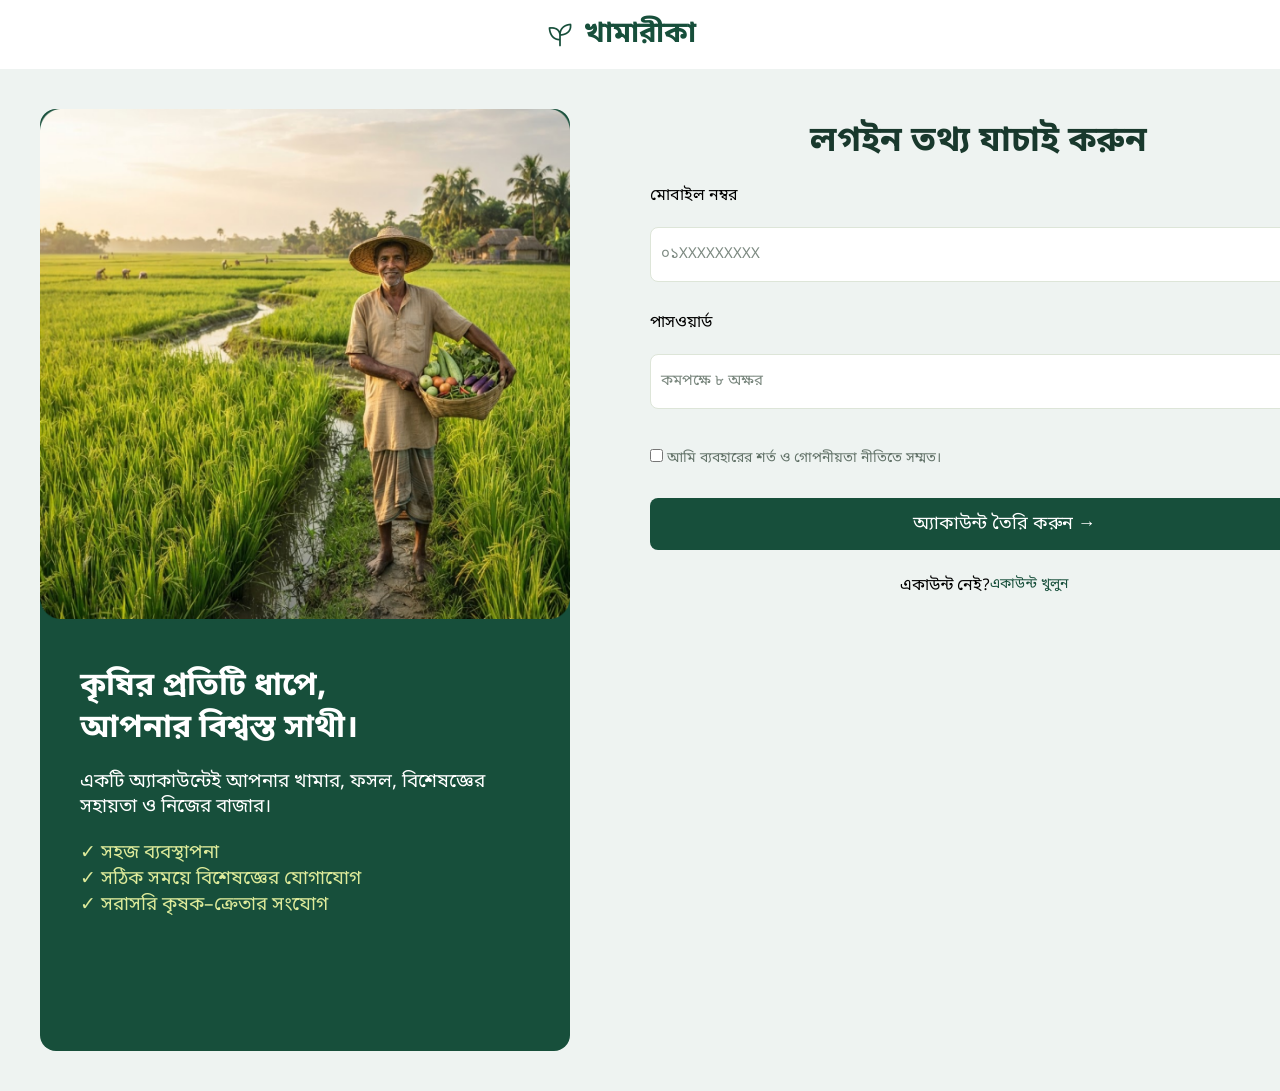
==== code_files/login.html @ c407b8ec "add login page" ====
<!DOCTYPE html>
<html lang="en">
<head>
    <meta charset="UTF-8">
    <meta name="viewport" content="width=device-width, initial-scale=1.0">
    <title>Login</title>
    <link rel="stylesheet" href="style.css">
</head>
<body>
    <header>
      <div class="universal-head">
        
          <img src="../pics/fosol-logo.png" alt="" class="khamarika_logo" />
          <h1>খামারীকা</h1>
        
      </div>
    </header>
    
    <div class="login_page">
        <div class="left">
       
          <img src="../pics/hompage_krishok.png" alt="" class="krishok-photo"/>
        
        <div class="left-bottom">
          <h1>
            কৃষির প্রতিটি ধাপে,<br />
            আপনার বিশ্বস্ত সাথী।
          </h1>
          <p>
            একটি অ্যাকাউন্টেই আপনার খামার, ফসল, বিশেষজ্ঞের সহায়তা ও নিজের বাজার।
          </p>
          <p class="features">
            ✓ সহজ ব্যবস্থাপনা<br />
            ✓ সঠিক সময়ে বিশেষজ্ঞের যোগাযোগ <br />
            ✓ সরাসরি কৃষক–ক্রেতার সংযোগ
          </p>
        </div>
      </div>

      <div class="right">
        <div class="right-top">
            <h1>লগইন তথ্য যাচাই করুন</h1>
        </div>
        <form action="" class="login_form">
            <label for="phone">মোবাইল নম্বর</label>
              <input
                type="tel"
                id="phone"
                name="phone"
                placeholder="০১XXXXXXXXX"
                required
              />

              <label for="password">পাসওয়ার্ড</label>
            <input
              type="password"
              id="password"
              name="password"
              placeholder="কমপক্ষে ৮ অক্ষর"
              minlength="8"
              required
            />
            <div class="form-check">
            <input type="checkbox" id="terms" name="terms" required />
            <label for="terms"
              >আমি ব্যবহারের শর্ত ও গোপনীয়তা নীতিতে সম্মত।</label
            >
          </div>




             <button type="submit" class="login-btn">
            অ্যাকাউন্ট তৈরি করুন →
          </button>
        </form>
         <footer>
        <p>একাউন্ট নেই?</p>
        <a href="sign_up.html"><p>একাউন্ট খুলুন</p></a>
    </footer>
      </div>
    </div>
   
</body>
</html>
---- code_files/style.css ----
@import url("https://fonts.googleapis.com/css2?family=Noto+Sans+Bengali:wght@100..900&display=swap");

* {
  padding: 0;
  margin: 0;
  font-family: "Noto Sans Bengali", sans-serif;
}
header {
  display: flex;
  justify-content: space-between;
  align-items: center;
  gap: 80vh;
  padding: 15px 50px;
}

.headerTitle {
  display: flex;
  color: #174f3b;
  font-size: 29px;
  font-weight: bold;
}
.headerTitle .title {
  padding-top: 10px;
}
.homepageNav {
  display: flex;
  align-items: center;
  gap: 17px;
}
.homepageNav a {
  text-decoration: none;
  color: #32630c;
  font-size: 16px;
}
.log a{
  color: white;

}
.login-button {
  display: flex;
  justify-content: center;
  align-items: center;
  background-color: #174f3b;
  
  width: 140px;
  height: 48px;
  border-radius: 8px;
}

.homepage_top {
  background-color: #eaf7ef;
  display: flex;
  padding: 30px;
}
.homepage-top-leftside .headtext {
  font-size: 62px;
  font-weight: bold;
  color: #19392d;
}

.homepage-top-rightside-pic {
  width: 610px;
  height: 554px;
}
.homepage-top-leftside,
.homepage-top-rightside {
  flex: 1;
}
.homepage-top-leftside {
  display: flex;
  flex-direction: column;
  gap: 40px;
  padding: 45px;
  color: #637369;
}
.buttons {
  display: flex;
  gap: 20px;
}
.login-button{
  cursor: pointer;
  transition: 0.5s ease;
}
.login-button:hover{
  background-color: rgb(165, 212, 145) ;
  color: black;
  transform: translateY(-4px) scale(1.05);
}
.sign_in {
  background-color: #174f3b;
  width: 240px;
  height: 48px;
  color: white;
  border-radius: 8px;
  border: none;
  cursor: pointer;
  transition: all 0.4s ease;
}

.sign_in:hover{
  background-color: rgb(165, 212, 145);
  color: rgb(0, 0, 0);
  transform: translateY(-4px) scale(1.05);
}
.helping-site {
  background-color: white;
  width: 190px;
  height: 48px;
  border-radius: 8px;
  border: none;
}
.headings-foot {
  font-size: small;
}
.apnar_jonno_toiri {
  padding: 40px;
}

.apnar_jonno_toiri h1 {
  color: #19392d;
  padding: 10px;
  font-weight: normal;
}
.apnar_jonno_toiri p {
  color: #637369;
  padding-left: 12px;
}
.cards {
  display: flex;
  gap: 25px;
  padding: 10px;
}

.goru-card,
.murgi-card,
.fosol-card,
.kreta-card,
.prani-chikitshak-card,
.krishibid-card {
  padding: 10px;
  width: 210px;
  height: 220px;
}
.goru-card {
  background-color: #f7f8f2;
}
.murgi-card {
  background-color: #f7f8f2;
}
.fosol-card {
  background-color: #eff4de;
}
.kreta-card {
  background-color: #f7f8f2;
}
.prani-chikitshak-card {
  background-color: #eff4de;
}
.krishibid-card {
  background-color: #f7f8f2;
}
.goru_pic,
.murgi_pic,
.fosol_pic,
.kreta_pic,
.prani_chikitshok_pic,
.krishibid_pic {
  height: 36px;
  width: 31px;
  padding-left: 20px;
}
.cards p {
  color: #637369;
  padding: 10px;
}
.goru-card h3,
.murgi-card h3,
.fosol-card h3,
.kreta-card h3,
.prani-chikitshak-card h3,
.krishibid-card h3 {
  padding: 10px;
  color: #19392d;
  font-weight: bold;
}
.cards a {
  text-decoration: none;
  color: #174f3b;
}

.goru-card .see_details {
  padding: 20px;
}
.three_steps {
  display: flex;
  flex-direction: column;
  background-color: #edf0e7;
  margin: 40px;
  border-radius: 8px;
}
.three_steps h1 {
  padding: 10px;
  color: #19392d;
  font-weight: 400;
  margin-left: 50px;
  margin-top: 20px;
}
.steps {
  display: flex;
  gap: 10%;
  padding: 20px;
}

.step1,
.step2,
.step3 {
  padding: 20px;
  display: flex;
}
.number {
  background-color: #cedab5;
  padding: 10px;
  border-radius: 25px;
  height: 28px;
  width: 28px;
  margin: 20px;
  margin-top: 0px;
}
.number p {
  margin: 20%;
}

.identity h3 {
  font-weight: 600;
  font-size: 21px;
  color: #19392d;
}

.identity p {
  color: #637369;
  font-size: 15px;
  margin-top: 7px;
}

.shopOverview {
  display: flex;
  flex-direction: column;
}

.shopOverview-top {
  display: flex;
  justify-content: space-between;
}
.shopCards {
  display: flex;
  gap: 60px;
  padding-left: 70px;
  margin: 20px 70px;
  
  
}

.itemPic {
  width: 416px;
  height: 158px;
}
.shopOverview-left h1 {
  font-size: 32px;
  color: #19392d;
  font-weight: 400;
}
.shopOverview-left p {
  color: #637369;
  font-size: 16px;
}

.shopOverview-left {
  padding:0 40px;
  margin: 0 30px;
}
.shopOverview-right {
  color: #174f3b;
  font-size: 16px;
  padding: 40px;
  margin-right: 70px;
}

.shopCard1 h3,.shopCard2 h3,.shopCard3 h3{
  font-size: 18px;
  font-weight: 500;
  color: #19392D;

}

.shopCard1 p,.shopCard2 p,.shopCard3 p{
  font-size: 13px;
  font-weight: normal;
  color: #637369;
}

.shopCard1 .price,.shopCard2 .price,.shopCard3 .price{
  color: #174F3B;
  font-size: 17px;
  font-weight: 600;
}
.marketing{
  background-color:#174F3B ;
  display: flex;
  justify-content: space-between;
  width: 1440px;
  height: 200px;
  padding: 0px 40px;
  margin: 30px 60px;
}
.marketing-left,.marketing-right{
  margin: 60px 40px;
}
.marketing-left h1{
  font-size: 38px;
  color: white;
  font-weight: 400;
}

.marketing-left p{
  color:white;
  font-size: 18px;
}

.marketing-right .join{
  background-color: #DDEA9A;
  width: 210px;
  height: 48px;
  border-radius: 10px;
  cursor: pointer;
  transition: 0.4s ease;
}
.join:hover{
  color:white;
  background-color:#5f8741;
transform: translateY(-4px) scale(1.05);
}
.parts{
  width: 1440px;
  height: 200px;
  display: flex;
  

}

.part1{
  flex:.6;
  padding: 0px 150px;
  
}
.part1 h1{
  color: #174F3B;
  font-size: 28 px;
  font-weight: bold;
  padding: 20px 0px;
}
.part1 p{
  font-weight: 300;
}
.part1 .copyright{
  margin: 30px 0px;
}


.part2,.part3,.part4{
  flex: .2;
  padding: 30px 0;
}

.part2 h3,.part3 h3,.part4 h3{
  color: #19392D;
  font-size: 17px;
  font-weight: 700;
  padding: 20px 0px;
}

.part2 p,.part3 p,.part4 p{
  font-weight: 300;
}
.universal-head{
  display: flex;
  gap: 10px;
  align-items: center;
  margin-left: 42%;
}
.khamarika_logo{
  height:28px ;
  width: 28px;
}

.universal-head h1{
  color: #174F3B;
  font-size: 29px;
  font-weight: bold;
}
.signup-page,.login_page{
  display: flex;
  background-color: #eef3f1;
}
.krishok-photo{
  height: 510px;
  width: 530px;
}
.signup-page .left,.login_page .left{
  background-color: #174F3B;
  width: 530px;
  height: 942px;
  margin: 40px;
  border-radius: 16px;
}
.signup-page .left-bottom,.login_page .left-bottom{
  padding: 40px;
  color: white;
  display: flex;
  flex-direction: column;
  gap: 20px;
}

.signup-page .left-bottom .features,.login_page .left-bottom .features{
  color: #DDEA9A;
}
.signup-page .left-bottom p,.login_page .left-bottom p{
  font-size: 19px;
}

.signup-page .right,.login_page .right{
  padding: 40px;
}
.signup-page .right-top h1,.login_page .right-top h1{
  color: #19392D;
  font-size: 35px;
  padding: 10px 0px;
}
.signup-page .right-top p{
  color:#637369 ;
  font-weight: 300px;
  padding-bottom: 10px;
}
.signup-page .right-top .steps{
  color: #174F3B;
  font-weight: 500;
  padding-left: 0px;
}

.register-form{
  padding: 20px 0px;
}
.register-form .role-heading{
 color: #19392D;
 padding-bottom: 16px;
 font-weight: 600;
}

.register-form .role-grid{
  display: grid;
  grid-template-columns: repeat(3, 1fr);
  gap: 15px;
  margin-bottom: 25px;
}
.register-form .role-card{
  display: flex;
  align-items: flex-start;
  gap: 10px;
  padding: 15px;
  border-radius: 9px;
   color: #19392D;  
  background-color: #ffffff;
  border: 1.5px solid #e2e8f0;
  cursor: pointer;
  transition: all .3s ease;
}


.register-form .role-card:hover{
  transform: scaleY(1.05) translateY(-4px);
  background-color: #3b681a;
  color: white;
  
}
.register-form .role-card:has(input[type="radio"]:checked) {
  border-color: #166534;   
  background-color: #EDF3DE; 
  color: #19392D;  
}  
.register-form .role-card input[type="radio"] {
  margin-top: 3px;
  width: 16px;
  height: 16px;
  accent-color: #166534;
  cursor: pointer;
}

.register-form .role-content{
  display: flex;
  flex-direction: column;
  gap: 4px;
}
.register-form .role-title{
  color: #19392D;
  font-size: 18px;
  font-weight: 550;
}
.register-form .role-desc{
  color: #637369;
  font-size: 13px;
}
.register-form .role-group{
  border: none;
}
.register-form .form-group,.login_form{
  display: flex;
  flex-direction: column;
  gap: 10px;
}
.register-form #full_name,.register-form #password,.login_form #phone,.login_form #password{
  border: solid .5px;
  border-radius: 8px;
  border-color: #DDE5D8;
  width: 708px;
  height: 53px;
  margin-bottom: 10px;
}
.form-group input::placeholder,.login_form input::placeholder{
  padding-left: 10px;
  font-size:15px ;
  color: #7C8980;
}

.register-form .form-row{
  display: flex;
  flex: 1;
  gap: 15px;
}
.register-form #phone,  .register-form #district{
  border: solid .5px;
  border-radius: 8px;
  border-color: #DDE5D8;
  background-color: white;
  width: 344px;
  height: 53px;
  margin-bottom: 10px;
}
.register-form #district{
  padding: 12px 14px;
  font-size: 14px;
  font-family: inherit;
  color: #1e293b;
  background-color: #ffffff;
  border: 1.5px solid #e2e8f0;
  border-radius: 8px;
  cursor: pointer;
  outline: none;
  box-sizing: border-box;
  transition: border-color 0.2s ease, background-color 0.2s ease;
}
.register-form .form-check,.login_form .form-check{
color: #637369;
font-size: 14px;
padding: 10px 0px;
}
.register-form .form-check input[type="checkbox"] {
  width: 16px;
  height: 16px;
  accent-color: #0f5132; 
  
  cursor: pointer;
  margin: 0;
}

.register-form .submit-btn,.login_form .login-btn{
width: 708px;
height: 52px;
background-color:#174F3B ;
color: white;
font-size: 18px;
border-radius: 8px;
transition: 0.3s ease;
border: none;
}

.register-form .submit-btn:hover,.login_form .login-btn:hover{
transform: scaleY(1.05) translateY(-4px);
background-color: #acb773;
color: black;
}


.login_page .right-top h1{
  color: #19392D;
  font-size: 35px;
  padding: 10px;
  padding-left: 160px;
}
.login_form{
  padding: 10px 0px;
  gap: 20px;
}
.login_page footer{
  display: flex;
  padding:15px 250px;
}
.login_page footer a{
  color: #174F3B;
  text-decoration: none;
  font-size: 14px;
}
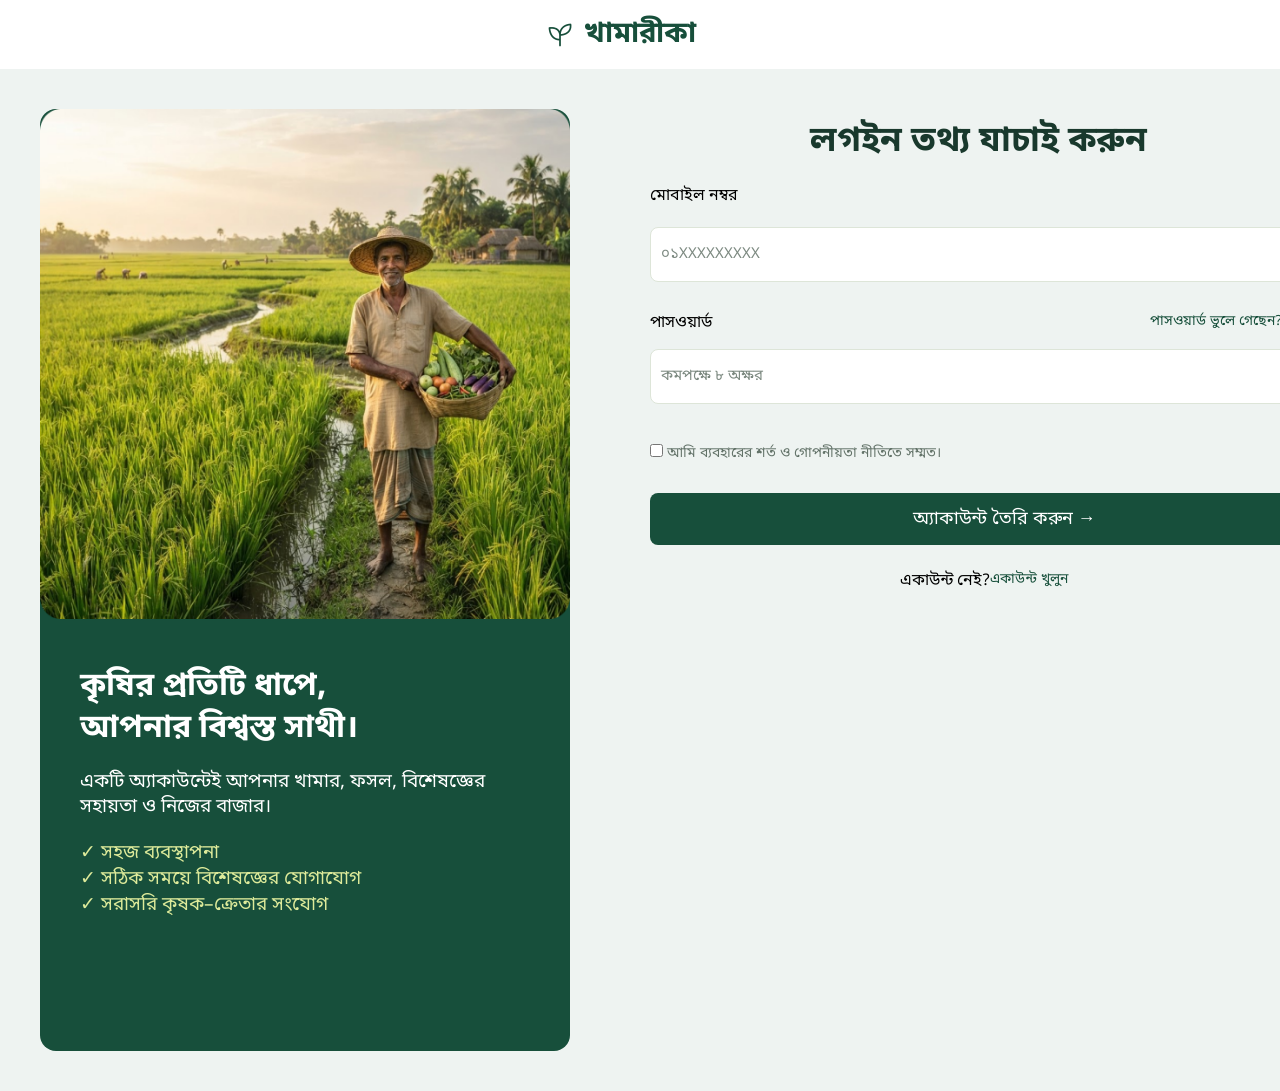
==== commit b26be673: "added forget password page" ====
--- a/code_files/login.html
+++ b/code_files/login.html
@@ -51,7 +51,13 @@
                 required
               />
 
-              <label for="password">পাসওয়ার্ড</label>
+             <div class="pass_forget">
+              <div class="justpass"> <label for="password">পাসওয়ার্ড</label>
+               
+              <a href="forget_password.html">
+              পাসওয়ার্ড ভুলে গেছেন?
+            </a>
+            </div>
             <input
               type="password"
               id="password"
@@ -60,6 +66,9 @@
               minlength="8"
               required
             />
+            
+            
+             </div>
             <div class="form-check">
             <input type="checkbox" id="terms" name="terms" required />
             <label for="terms"
--- a/code_files/style.css
+++ b/code_files/style.css
@@ -397,7 +397,7 @@
   font-size: 29px;
   font-weight: bold;
 }
-.signup-page,.login_page{
+.signup-page,.login_page,.forget_pass{
   display: flex;
   background-color: #eef3f1;
 }
@@ -405,14 +405,14 @@
   height: 510px;
   width: 530px;
 }
-.signup-page .left,.login_page .left{
+.signup-page .left,.login_page .left,.forget_pass .left{
   background-color: #174F3B;
   width: 530px;
   height: 942px;
   margin: 40px;
   border-radius: 16px;
 }
-.signup-page .left-bottom,.login_page .left-bottom{
+.signup-page .left-bottom,.login_page .left-bottom,.forget_pass .left-bottom{
   padding: 40px;
   color: white;
   display: flex;
@@ -420,10 +420,10 @@
   gap: 20px;
 }
 
-.signup-page .left-bottom .features,.login_page .left-bottom .features{
+.signup-page .left-bottom .features,.login_page .left-bottom .features,.forget_pass .left-bottom .features{
   color: #DDEA9A;
 }
-.signup-page .left-bottom p,.login_page .left-bottom p{
+.signup-page .left-bottom p,.login_page .left-bottom p,.forget_pass .left-bottom p{
   font-size: 19px;
 }
 
@@ -511,7 +511,7 @@
 .register-form .role-group{
   border: none;
 }
-.register-form .form-group,.login_form{
+.register-form .form-group,.login_form,.forget_pass_form{
   display: flex;
   flex-direction: column;
   gap: 10px;
@@ -524,7 +524,7 @@
   height: 53px;
   margin-bottom: 10px;
 }
-.form-group input::placeholder,.login_form input::placeholder{
+.form-group input::placeholder,.login_form input::placeholder,.forget_pass_form input::placeholder{
   padding-left: 10px;
   font-size:15px ;
   color: #7C8980;
@@ -581,6 +581,36 @@
 transition: 0.3s ease;
 border: none;
 }
+.login_form .pass_forget{
+  display: flex;
+  flex-direction: column;
+  gap:15px;
+  
+  
+}
+.login_form .justpass{
+  display: flex;
+ 
+  
+}
+.login_form .justpass a{
+  text-decoration: none;
+  color: #174F3B;
+  font-size: 14px;
+}
+
+.login_form .justpass label{
+  width:500px;
+}
+.login_form .forpass a{
+  text-decoration: none;
+  color: #174F3B;
+  font-size: 14px;
+  
+}
+.login_form{
+  width:780px;
+}
 
 .register-form .submit-btn:hover,.login_form .login-btn:hover{
 transform: scaleY(1.05) translateY(-4px);
@@ -607,4 +637,41 @@
   color: #174F3B;
   text-decoration: none;
   font-size: 14px;
+}
+.forget_pass .right-top{
+  height: 120px;
+  width: 470px;
+}
+.forget_pass .right{
+  padding: 300px 130px;
+
+  gap: 20px;
+}
+
+.forget_pass .right-top h2{
+  color: #174F3B;
+  font-size: 30px;
+  padding-bottom:6px;
+}
+.forget_pass .right-top p{
+  font-size: 16px;
+}
+
+.forget_pass_form #phone{
+  border: solid .5px;
+  border-radius: 8px;
+  border-color: #DDE5D8;
+  width: 470px;
+  height: 53px;
+  margin-bottom: 10px;
+}
+.forget_pass_form .forget-btn{
+  width: 470px;
+  height: 52px;
+  background-color:#174F3B ;
+  color: white;
+  font-size: 18px;
+  border-radius: 8px;
+  transition: 0.3s ease;
+  border: none;
 }
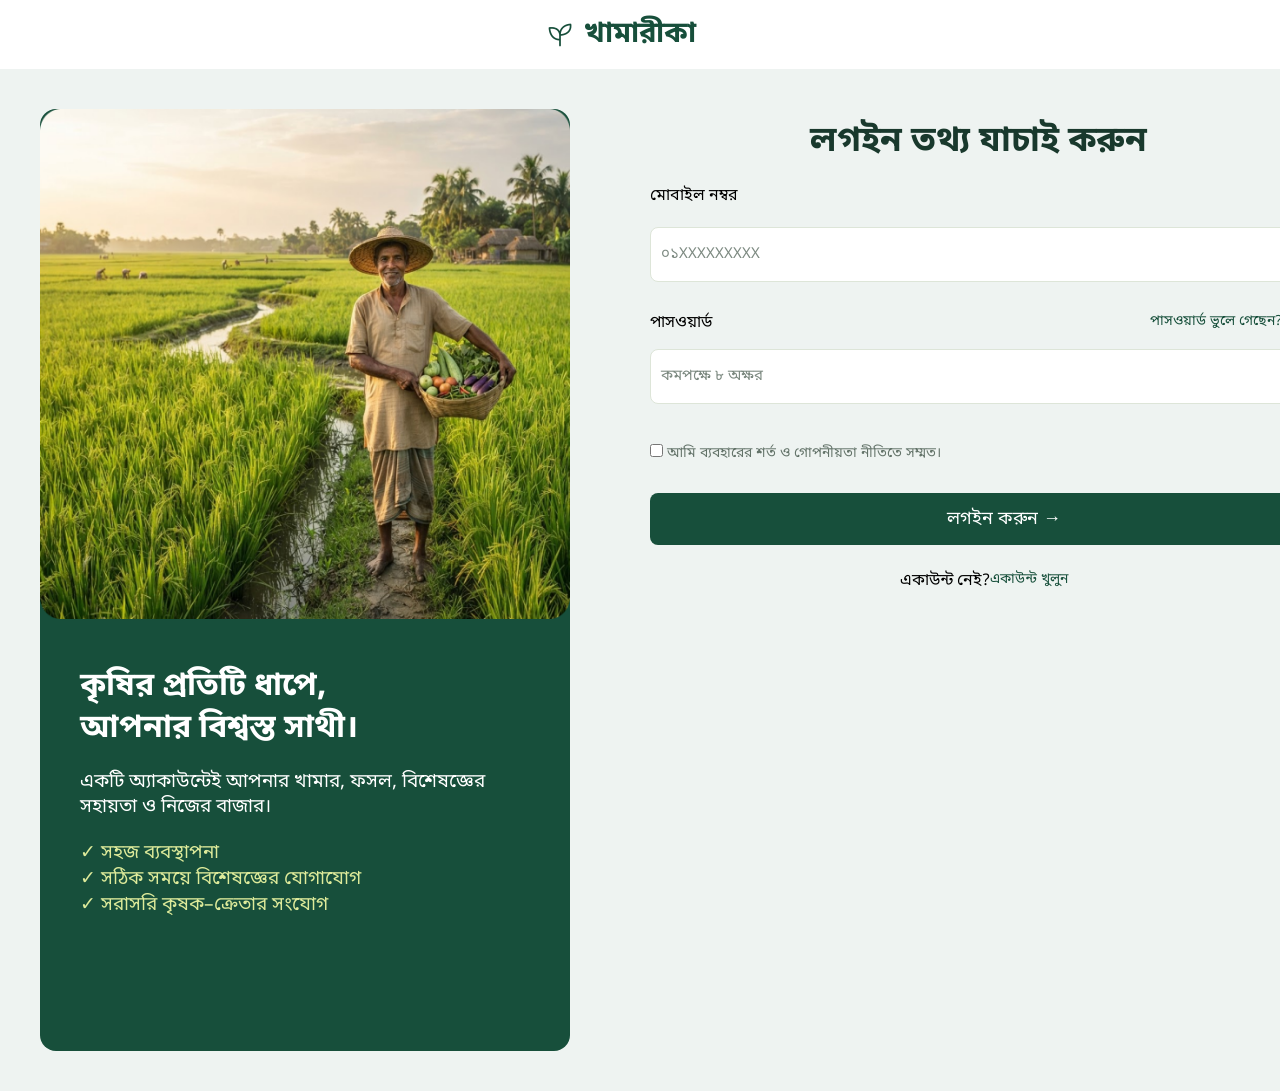
==== commit 0b838a57: "Chenges in button name" ====
--- a/code_files/login.html
+++ b/code_files/login.html
@@ -80,7 +80,7 @@
 
 
              <button type="submit" class="login-btn">
-            অ্যাকাউন্ট তৈরি করুন →
+            লগইন করুন →
           </button>
         </form>
          <footer>
